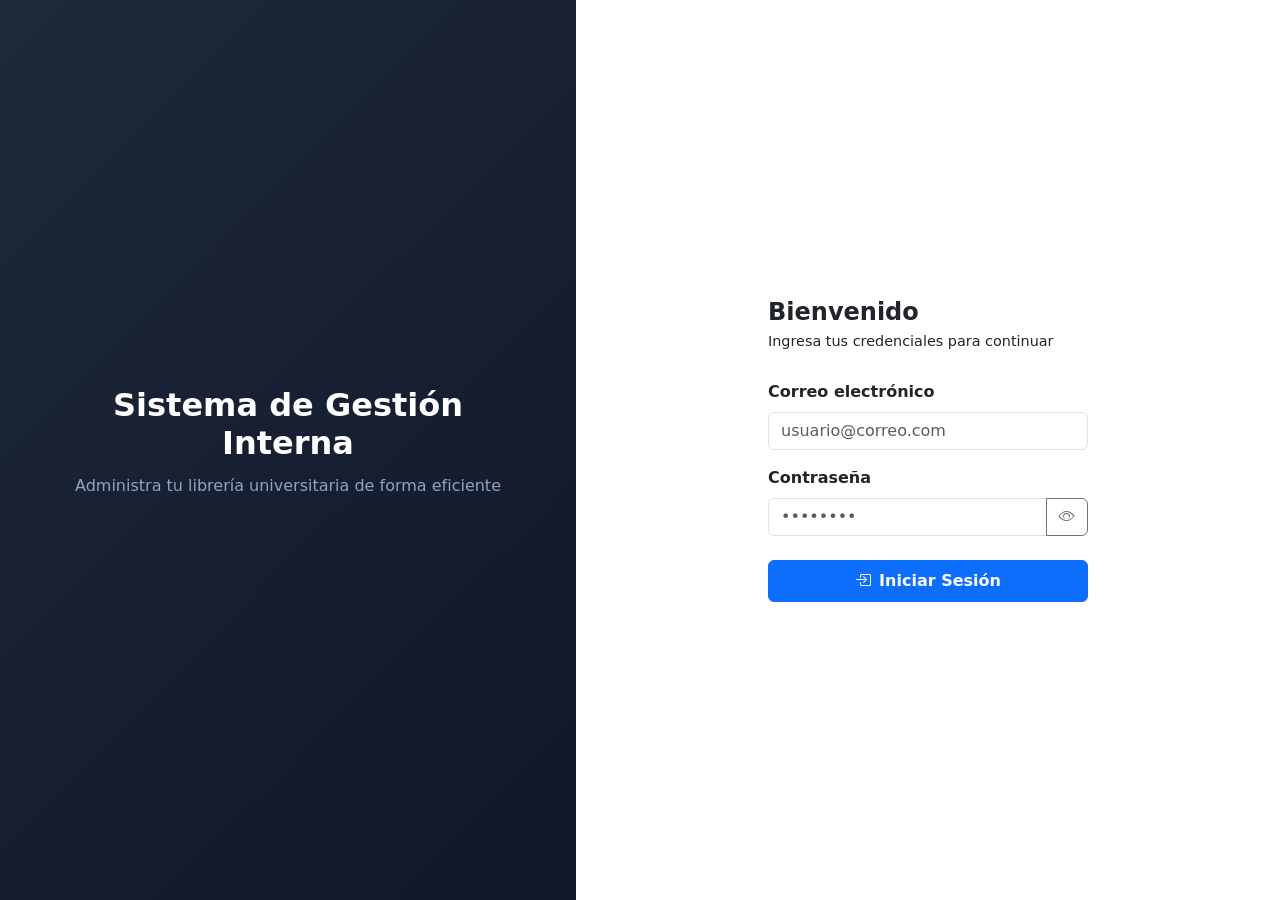
==== src/main/resources/static/index.html @ a701b4d5 "feat: add frontend (HTML/CSS/JS) and database scripts Static frontend served by Spring Boot: login, " ====
<!DOCTYPE html>
<html lang="es">
<head>
  <meta charset="UTF-8">
  <meta name="viewport" content="width=device-width, initial-scale=1.0">
  <title>Librería — Iniciar Sesión</title>
  <link rel="stylesheet" href="https://cdn.jsdelivr.net/npm/bootstrap@5.3.3/dist/css/bootstrap.min.css">
  <link rel="stylesheet" href="https://cdn.jsdelivr.net/npm/bootstrap-icons@1.11.3/font/bootstrap-icons.min.css">
  <link rel="stylesheet" href="/css/styles.css">
  <style>
    html, body { height: 100%; }
    .login-wrapper { display: flex; min-height: 100vh; }
    .login-left {
      width: 45%;
      background: linear-gradient(135deg, #1E293B 0%, #0F172A 100%);
      display: flex;
      flex-direction: column;
      align-items: center;
      justify-content: center;
      padding: 3rem;
      color: white;
    }
    .login-left img { height: 72px; margin-bottom: 2rem; filter: brightness(0) invert(1); }
    .login-left h1 { font-size: 2rem; font-weight: 700; text-align: center; margin-bottom: 0.75rem; }
    .login-left p { color: #94A3B8; text-align: center; font-size: 1rem; }
    .login-right {
      flex: 1;
      display: flex;
      align-items: center;
      justify-content: center;
      padding: 2rem;
      background: var(--color-bg);
    }
    .login-card { width: 100%; max-width: 400px; background: white; border-radius: 12px; padding: 2.5rem; box-shadow: var(--shadow-md); border: 1px solid var(--color-border); }
    .login-card h2 { font-size: 1.5rem; font-weight: 700; margin-bottom: 0.25rem; }
    .login-card p.subtitle { color: var(--color-muted); margin-bottom: 1.75rem; font-size: 0.9rem; }
    @media (max-width: 768px) {
      .login-left { display: none; }
      .login-right { padding: 1.5rem; }
    }
  </style>
</head>
<body>
  <div class="login-wrapper">
    <div class="login-left">
      <img src="/assets/img/logo.svg" alt="Logo" onerror="this.style.display='none'">
      <h1>Sistema de Gestión Interna</h1>
      <p>Administra tu librería universitaria de forma eficiente</p>
    </div>
    <div class="login-right">
      <div class="login-card">
        <h2>Bienvenido</h2>
        <p class="subtitle">Ingresa tus credenciales para continuar</p>
        <div id="login-error" class="alert alert-danger d-none mb-3" role="alert"></div>
        <form id="login-form" novalidate>
          <div class="mb-3">
            <label for="correo" class="form-label fw-semibold">Correo electrónico</label>
            <input type="email" class="form-control" id="correo" placeholder="usuario@correo.com" autocomplete="email">
          </div>
          <div class="mb-4">
            <label for="password" class="form-label fw-semibold">Contraseña</label>
            <div class="input-group">
              <input type="password" class="form-control" id="password" placeholder="••••••••" autocomplete="current-password">
              <button class="btn btn-outline-secondary" type="button" id="toggle-password">
                <i class="bi bi-eye" id="eye-icon"></i>
              </button>
            </div>
          </div>
          <button type="submit" class="btn btn-primary w-100 py-2 fw-semibold">
            <i class="bi bi-box-arrow-in-right me-2"></i>Iniciar Sesión
          </button>
        </form>
      </div>
    </div>
  </div>
  <script src="https://cdn.jsdelivr.net/npm/bootstrap@5.3.3/dist/js/bootstrap.bundle.min.js"></script>
  <script type="module" src="/js/auth.js"></script>
  <script>
    document.getElementById('toggle-password')?.addEventListener('click', () => {
      const input = document.getElementById('password');
      const icon = document.getElementById('eye-icon');
      if (input.type === 'password') {
        input.type = 'text';
        icon.className = 'bi bi-eye-slash';
      } else {
        input.type = 'password';
        icon.className = 'bi bi-eye';
      }
    });
  </script>
</body>
</html>
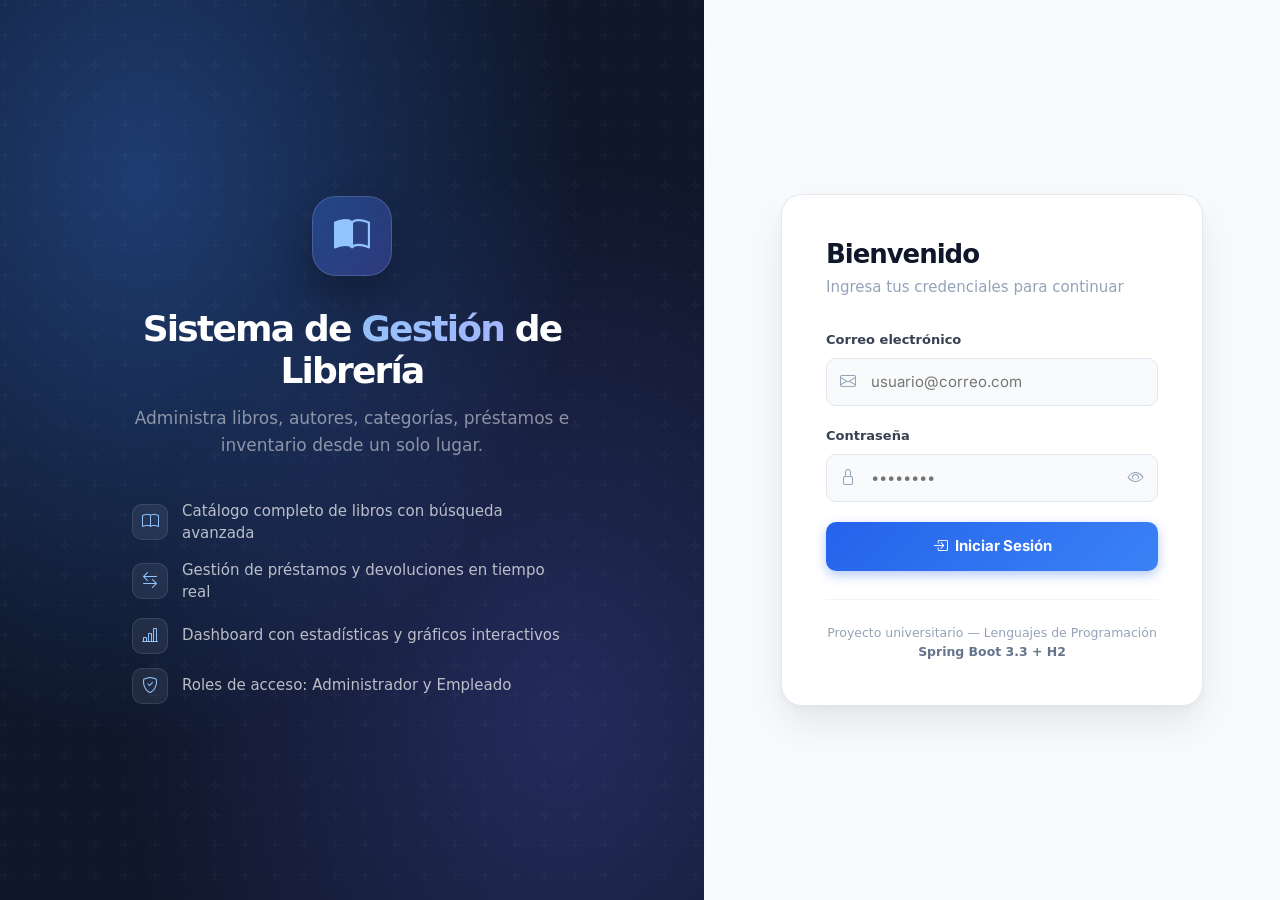
==== commit 2db0ef61: "feat: harden library workflows and polish frontend" ====
--- a/src/main/resources/static/index.html
+++ b/src/main/resources/static/index.html
@@ -3,79 +3,373 @@
 <head>
   <meta charset="UTF-8">
   <meta name="viewport" content="width=device-width, initial-scale=1.0">
-  <title>Librería — Iniciar Sesión</title>
+  <title>Librería Sistema — Iniciar Sesión</title>
+  <meta name="description" content="Sistema interno de gestión para librerías universitarias">
+  <link rel="preconnect" href="https://fonts.googleapis.com">
+  <link rel="preconnect" href="https://fonts.gstatic.com" crossorigin>
+  <link href="https://fonts.googleapis.com/css2?family=Inter:wght@300;400;500;600;700;800&display=swap" rel="stylesheet">
   <link rel="stylesheet" href="https://cdn.jsdelivr.net/npm/bootstrap@5.3.3/dist/css/bootstrap.min.css">
   <link rel="stylesheet" href="https://cdn.jsdelivr.net/npm/bootstrap-icons@1.11.3/font/bootstrap-icons.min.css">
   <link rel="stylesheet" href="/css/styles.css">
   <style>
-    html, body { height: 100%; }
-    .login-wrapper { display: flex; min-height: 100vh; }
+    html, body { height: 100%; overflow: hidden; }
+
+    .login-wrapper {
+      display: flex;
+      min-height: 100vh;
+      background: #0f172a;
+    }
+
+    /* ── Left panel ─────────────────────────────────────────── */
     .login-left {
-      width: 45%;
-      background: linear-gradient(135deg, #1E293B 0%, #0F172A 100%);
+      width: 55%;
+      position: relative;
+      overflow: hidden;
       display: flex;
       flex-direction: column;
       align-items: center;
       justify-content: center;
       padding: 3rem;
-      color: white;
-    }
-    .login-left img { height: 72px; margin-bottom: 2rem; filter: brightness(0) invert(1); }
-    .login-left h1 { font-size: 2rem; font-weight: 700; text-align: center; margin-bottom: 0.75rem; }
-    .login-left p { color: #94A3B8; text-align: center; font-size: 1rem; }
+    }
+    .login-left::before {
+      content: '';
+      position: absolute;
+      inset: 0;
+      background:
+        radial-gradient(ellipse at 20% 20%, rgba(59,130,246,0.35) 0%, transparent 55%),
+        radial-gradient(ellipse at 80% 80%, rgba(99,102,241,0.25) 0%, transparent 55%),
+        radial-gradient(ellipse at 50% 50%, rgba(15,23,42,0.85) 0%, transparent 100%);
+    }
+    .login-left::after {
+      content: '';
+      position: absolute;
+      inset: 0;
+      background-image: url("data:image/svg+xml,%3Csvg width='60' height='60' viewBox='0 0 60 60' xmlns='http://www.w3.org/2000/svg'%3E%3Cg fill='none' fill-rule='evenodd'%3E%3Cg fill='%23ffffff' fill-opacity='0.025'%3E%3Cpath d='M36 34v-4h-2v4h-4v2h4v4h2v-4h4v-2h-4zm0-30V0h-2v4h-4v2h4v4h2V6h4V4h-4zM6 34v-4H4v4H0v2h4v4h2v-4h4v-2H6zM6 4V0H4v4H0v2h4v4h2V6h4V4H6z'/%3E%3C/g%3E%3C/g%3E%3C/svg%3E");
+    }
+
+    .login-left-content { position: relative; z-index: 1; text-align: center; max-width: 440px; }
+
+    .login-logo-wrap {
+      width: 80px; height: 80px;
+      border-radius: 24px;
+      background: linear-gradient(135deg, rgba(59,130,246,0.3) 0%, rgba(99,102,241,0.3) 100%);
+      border: 1px solid rgba(255,255,255,0.15);
+      display: flex; align-items: center; justify-content: center;
+      margin: 0 auto 2rem;
+      backdrop-filter: blur(8px);
+      box-shadow: 0 20px 40px rgba(0,0,0,0.3);
+    }
+    .login-logo-wrap i { font-size: 2.25rem; color: #93c5fd; }
+
+    .login-left h1 {
+      font-size: 2.25rem;
+      font-weight: 800;
+      color: #fff;
+      margin-bottom: 0.875rem;
+      letter-spacing: -0.05em;
+      line-height: 1.15;
+    }
+    .login-left h1 span {
+      background: linear-gradient(135deg, #93c5fd 0%, #a5b4fc 100%);
+      -webkit-background-clip: text;
+      -webkit-text-fill-color: transparent;
+      background-clip: text;
+    }
+    .login-left p {
+      color: rgba(255,255,255,0.5);
+      font-size: 1.0625rem;
+      line-height: 1.6;
+      margin-bottom: 2.5rem;
+    }
+
+    .feature-list {
+      display: flex;
+      flex-direction: column;
+      gap: 0.875rem;
+      text-align: left;
+    }
+    .feature-item {
+      display: flex;
+      align-items: center;
+      gap: 0.875rem;
+      color: rgba(255,255,255,0.7);
+      font-size: 0.9375rem;
+      font-weight: 500;
+    }
+    .feature-icon {
+      width: 36px; height: 36px;
+      border-radius: 10px;
+      background: rgba(255,255,255,0.07);
+      border: 1px solid rgba(255,255,255,0.1);
+      display: flex; align-items: center; justify-content: center;
+      font-size: 1rem;
+      color: #93c5fd;
+      flex-shrink: 0;
+    }
+
+    /* ── Right panel ────────────────────────────────────────── */
     .login-right {
       flex: 1;
       display: flex;
       align-items: center;
       justify-content: center;
       padding: 2rem;
-      background: var(--color-bg);
-    }
-    .login-card { width: 100%; max-width: 400px; background: white; border-radius: 12px; padding: 2.5rem; box-shadow: var(--shadow-md); border: 1px solid var(--color-border); }
-    .login-card h2 { font-size: 1.5rem; font-weight: 700; margin-bottom: 0.25rem; }
-    .login-card p.subtitle { color: var(--color-muted); margin-bottom: 1.75rem; font-size: 0.9rem; }
+      background: #f8fafc;
+      position: relative;
+    }
+    .login-right::before {
+      content: '';
+      position: absolute;
+      top: 0; left: 0;
+      width: 1px;
+      height: 100%;
+      background: linear-gradient(180deg, transparent 0%, rgba(226,232,240,0.8) 30%, rgba(226,232,240,0.8) 70%, transparent 100%);
+    }
+
+    .login-card {
+      width: 100%;
+      max-width: 420px;
+      background: #fff;
+      border-radius: 20px;
+      padding: 2.75rem;
+      box-shadow:
+        0 0 0 1px rgba(226,232,240,0.8),
+        0 20px 40px rgba(15,23,42,0.08),
+        0 4px 8px rgba(15,23,42,0.04);
+      animation: fadeInUp 0.45s cubic-bezier(0.4,0,0.2,1) both;
+    }
+
+    .login-card-header { margin-bottom: 2rem; }
+    .login-card-header h2 {
+      font-size: 1.625rem;
+      font-weight: 800;
+      letter-spacing: -0.04em;
+      color: #0f172a;
+      margin-bottom: 0.375rem;
+    }
+    .login-card-header p {
+      color: #94a3b8;
+      font-size: 0.9375rem;
+      font-weight: 400;
+    }
+
+    .form-group { margin-bottom: 1.25rem; }
+    .form-group label {
+      display: block;
+      font-weight: 600;
+      font-size: 0.8125rem;
+      color: #374151;
+      margin-bottom: 0.5rem;
+    }
+    .form-group input {
+      width: 100%;
+      padding: 0.75rem 1rem;
+      border: 1.5px solid #e2e8f0;
+      border-radius: 10px;
+      font-size: 0.9375rem;
+      font-family: 'Inter', sans-serif;
+      color: #0f172a;
+      background: #f8fafc;
+      transition: all 200ms;
+      outline: none;
+    }
+    .form-group input:focus {
+      border-color: #3b82f6;
+      background: #fff;
+      box-shadow: 0 0 0 3px rgba(59,130,246,0.12);
+    }
+    .input-icon-wrap { position: relative; }
+    .input-icon-wrap input { padding-left: 2.75rem; }
+    .input-icon {
+      position: absolute;
+      left: 0.875rem;
+      top: 50%;
+      transform: translateY(-50%);
+      color: #94a3b8;
+      font-size: 1rem;
+      pointer-events: none;
+    }
+    .input-toggle {
+      position: absolute;
+      right: 0.875rem;
+      top: 50%;
+      transform: translateY(-50%);
+      background: none;
+      border: none;
+      padding: 0;
+      color: #94a3b8;
+      cursor: pointer;
+      font-size: 1rem;
+      transition: color 150ms;
+    }
+    .input-toggle:hover { color: #475569; }
+
+    .btn-login {
+      width: 100%;
+      padding: 0.8125rem;
+      background: linear-gradient(135deg, #2563eb 0%, #3b82f6 100%);
+      color: #fff;
+      border: none;
+      border-radius: 10px;
+      font-family: 'Inter', sans-serif;
+      font-weight: 700;
+      font-size: 0.9375rem;
+      letter-spacing: -0.01em;
+      cursor: pointer;
+      transition: all 200ms;
+      box-shadow: 0 4px 12px rgba(37,99,235,0.35);
+      display: flex;
+      align-items: center;
+      justify-content: center;
+      gap: 0.5rem;
+      margin-top: 0.5rem;
+    }
+    .btn-login:hover {
+      background: linear-gradient(135deg, #1d4ed8 0%, #2563eb 100%);
+      transform: translateY(-1px);
+      box-shadow: 0 6px 16px rgba(37,99,235,0.4);
+    }
+    .btn-login:active { transform: translateY(0); }
+    .btn-login.loading { opacity: 0.8; cursor: wait; }
+
+    .login-error {
+      background: #fef2f2;
+      border: 1px solid #fecaca;
+      border-radius: 10px;
+      color: #dc2626;
+      font-size: 0.875rem;
+      font-weight: 500;
+      padding: 0.75rem 1rem;
+      margin-bottom: 1.25rem;
+      display: none;
+      align-items: center;
+      gap: 0.5rem;
+    }
+    .login-error.visible { display: flex; }
+
+    .login-footer {
+      text-align: center;
+      margin-top: 1.75rem;
+      padding-top: 1.5rem;
+      border-top: 1px solid #f1f5f9;
+      font-size: 0.78rem;
+      color: #94a3b8;
+    }
+
+    @keyframes fadeInUp {
+      from { opacity: 0; transform: translateY(24px); }
+      to   { opacity: 1; transform: translateY(0); }
+    }
+
     @media (max-width: 768px) {
       .login-left { display: none; }
-      .login-right { padding: 1.5rem; }
+      .login-right { background: linear-gradient(160deg, #0f172a 0%, #1a2744 100%); }
+      .login-card {
+        background: rgba(255,255,255,0.05);
+        border: 1px solid rgba(255,255,255,0.1);
+        backdrop-filter: blur(20px);
+        box-shadow: none;
+      }
+      .login-card-header h2 { color: #fff; }
+      .login-card-header p { color: rgba(255,255,255,0.5); }
+      .form-group label { color: rgba(255,255,255,0.8); }
+      .form-group input { background: rgba(255,255,255,0.07); border-color: rgba(255,255,255,0.12); color: #fff; }
+      html, body { overflow: auto; }
     }
   </style>
 </head>
 <body>
   <div class="login-wrapper">
+    <!-- LEFT BRANDING PANEL -->
     <div class="login-left">
-      <img src="/assets/img/logo.svg" alt="Logo" onerror="this.style.display='none'">
-      <h1>Sistema de Gestión Interna</h1>
-      <p>Administra tu librería universitaria de forma eficiente</p>
+      <div class="login-left-content">
+        <div class="login-logo-wrap">
+          <i class="bi bi-book-half"></i>
+        </div>
+        <h1>Sistema de <span>Gestión</span> de Librería</h1>
+        <p>Administra libros, autores, categorías, préstamos e inventario desde un solo lugar.</p>
+        <div class="feature-list">
+          <div class="feature-item">
+            <div class="feature-icon"><i class="bi bi-book"></i></div>
+            Catálogo completo de libros con búsqueda avanzada
+          </div>
+          <div class="feature-item">
+            <div class="feature-icon"><i class="bi bi-arrow-left-right"></i></div>
+            Gestión de préstamos y devoluciones en tiempo real
+          </div>
+          <div class="feature-item">
+            <div class="feature-icon"><i class="bi bi-bar-chart-line"></i></div>
+            Dashboard con estadísticas y gráficos interactivos
+          </div>
+          <div class="feature-item">
+            <div class="feature-icon"><i class="bi bi-shield-check"></i></div>
+            Roles de acceso: Administrador y Empleado
+          </div>
+        </div>
+      </div>
     </div>
+
+    <!-- RIGHT LOGIN PANEL -->
     <div class="login-right">
       <div class="login-card">
-        <h2>Bienvenido</h2>
-        <p class="subtitle">Ingresa tus credenciales para continuar</p>
-        <div id="login-error" class="alert alert-danger d-none mb-3" role="alert"></div>
+        <div class="login-card-header">
+          <h2>Bienvenido</h2>
+          <p>Ingresa tus credenciales para continuar</p>
+        </div>
+
+        <div class="login-error" id="login-error">
+          <i class="bi bi-exclamation-circle-fill"></i>
+          <span id="login-error-text">Credenciales incorrectas. Verifica tu correo y contraseña.</span>
+        </div>
+
         <form id="login-form" novalidate>
-          <div class="mb-3">
-            <label for="correo" class="form-label fw-semibold">Correo electrónico</label>
-            <input type="email" class="form-control" id="correo" placeholder="usuario@correo.com" autocomplete="email">
-          </div>
-          <div class="mb-4">
-            <label for="password" class="form-label fw-semibold">Contraseña</label>
-            <div class="input-group">
-              <input type="password" class="form-control" id="password" placeholder="••••••••" autocomplete="current-password">
-              <button class="btn btn-outline-secondary" type="button" id="toggle-password">
+          <div class="form-group">
+            <label for="correo">Correo electrónico</label>
+            <div class="input-icon-wrap">
+              <i class="bi bi-envelope input-icon"></i>
+              <input
+                type="email"
+                id="correo"
+                placeholder="usuario@correo.com"
+                autocomplete="email"
+                required
+              >
+            </div>
+          </div>
+          <div class="form-group">
+            <label for="password">Contraseña</label>
+            <div class="input-icon-wrap">
+              <i class="bi bi-lock input-icon"></i>
+              <input
+                type="password"
+                id="password"
+                placeholder="••••••••"
+                autocomplete="current-password"
+                required
+              >
+              <button class="input-toggle" type="button" id="toggle-password" tabindex="-1">
                 <i class="bi bi-eye" id="eye-icon"></i>
               </button>
             </div>
           </div>
-          <button type="submit" class="btn btn-primary w-100 py-2 fw-semibold">
-            <i class="bi bi-box-arrow-in-right me-2"></i>Iniciar Sesión
+          <button type="submit" class="btn-login" id="btn-submit">
+            <i class="bi bi-box-arrow-in-right"></i>
+            Iniciar Sesión
           </button>
         </form>
+
+        <div class="login-footer">
+          Proyecto universitario — Lenguajes de Programación<br>
+          <strong style="color:#64748b;">Spring Boot 3.3 + H2</strong>
+        </div>
       </div>
     </div>
   </div>
+
   <script src="https://cdn.jsdelivr.net/npm/bootstrap@5.3.3/dist/js/bootstrap.bundle.min.js"></script>
   <script type="module" src="/js/auth.js"></script>
   <script>
+    // Toggle password visibility
     document.getElementById('toggle-password')?.addEventListener('click', () => {
       const input = document.getElementById('password');
       const icon = document.getElementById('eye-icon');
@@ -87,6 +381,14 @@
         icon.className = 'bi bi-eye';
       }
     });
+
+    // Intercept auth.js error display to use our custom error box
+    const origAlert = window.alert;
+    window.alert = (msg) => {
+      const box = document.getElementById('login-error');
+      const txt = document.getElementById('login-error-text');
+      if (box && txt) { txt.textContent = msg; box.classList.add('visible'); }
+    };
   </script>
 </body>
 </html>
